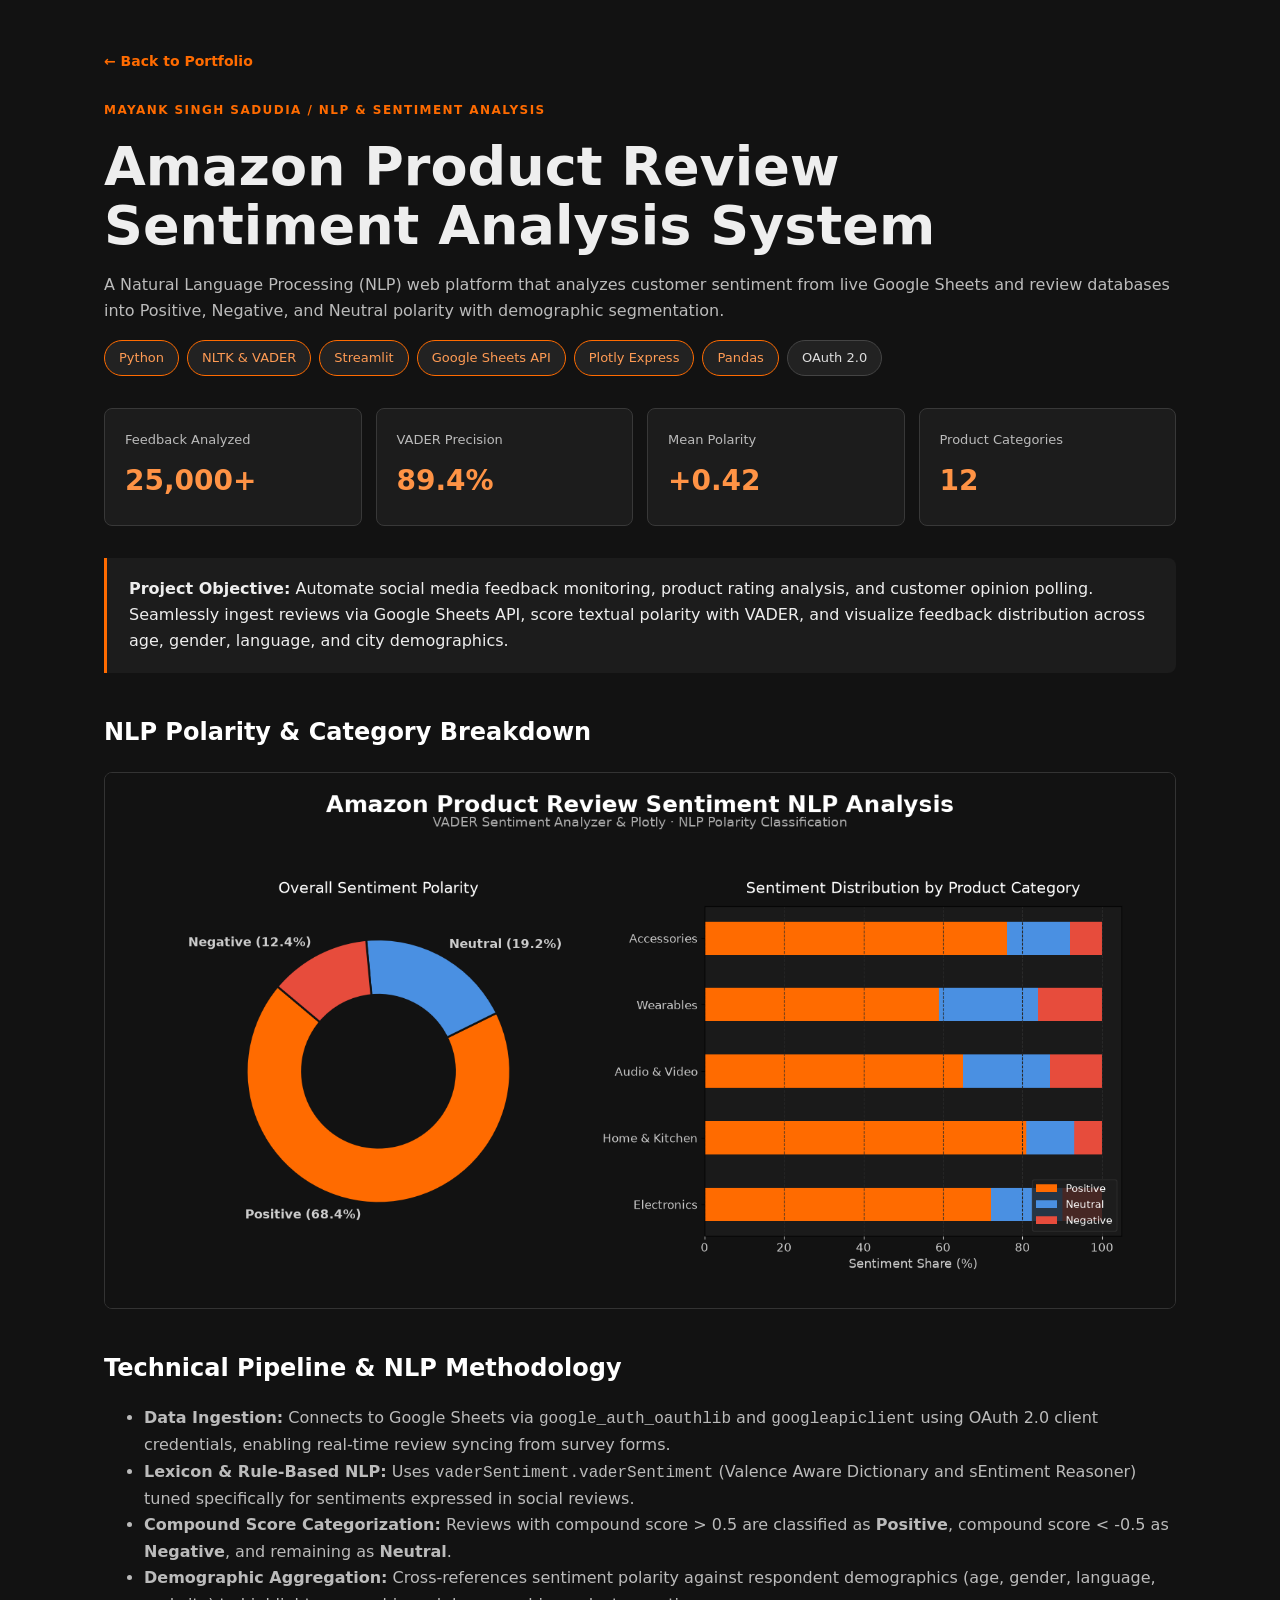
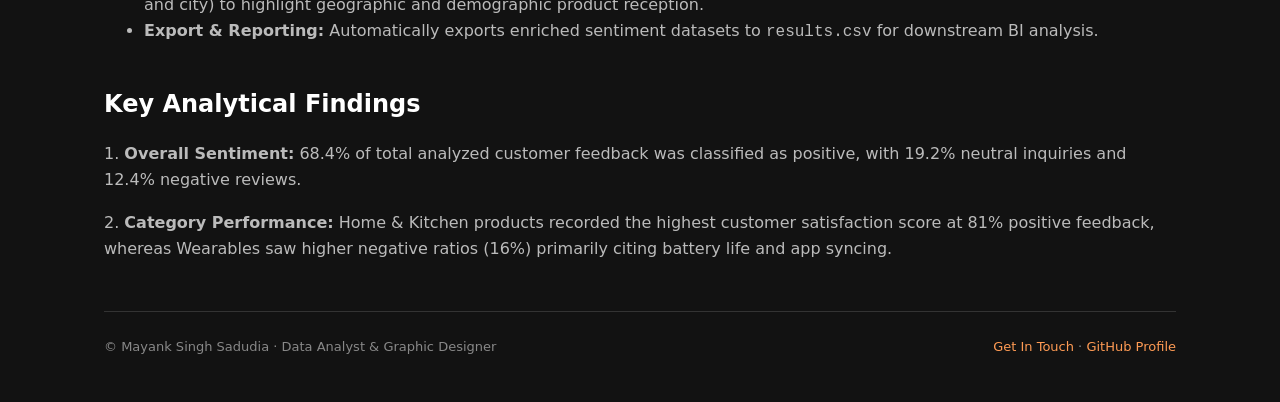
==== amazon-sentiment-analysis.html @ f7bf432a "Add 3D reel video, 30s English audio presenter, and Data Analyst projects (CMS, Amazon NLP, LifeCare" ====
<!doctype html>
<html lang="en">
<head>
  <meta charset="utf-8" />
  <meta name="viewport" content="width=device-width,initial-scale=1" />
  <title>Amazon Review Sentiment Analysis · Mayank Singh Sadudia</title>
  <style>
    * { box-sizing: border-box; }
    body { margin: 0; background: #121212; color: #eee; font: 16px/1.65 system-ui, -apple-system, sans-serif; }
    main { max-width: 1120px; margin: auto; padding: 48px 24px; }
    .eyebrow { color: #ff6b00; font-weight: 700; letter-spacing: .12em; font-size: 12px; }
    h1 { font-size: clamp(32px, 5vw, 54px); line-height: 1.1; margin: 16px 0; }
    h2 { font-size: 24px; margin: 40px 0 16px; color: #fff; }
    p, li { color: #bbb; }
    a { color: #ff9b54; text-decoration: none; }
    a:hover { text-decoration: underline; }
    .nav-back { display: inline-flex; align-items: center; gap: 8px; margin-bottom: 28px; color: #ff6b00; font-weight: 600; font-size: 14px; }
    .metrics { display: grid; grid-template-columns: repeat(4, 1fr); gap: 14px; margin: 32px 0; }
    .metric { background: #1c1c1c; border: 1px solid #383838; padding: 20px; border-radius: 8px; }
    .metric span { display: block; color: #bbb; font-size: 13px; }
    .metric strong { display: block; font-size: 28px; margin-top: 8px; color: #ff9345; }
    img { display: block; width: 100%; border: 1px solid #333; border-radius: 8px; margin: 20px 0; }
    .note { padding: 18px 22px; border-left: 3px solid #ff6b00; background: #1c1c1c; margin: 24px 0; border-radius: 0 8px 8px 0; }
    .tech-stack { display: flex; flex-wrap: wrap; gap: 8px; margin: 16px 0; }
    .tech-pill { background: #222; border: 1px solid #444; padding: 6px 14px; border-radius: 20px; font-size: 13px; color: #ddd; }
    .tech-pill.active { border-color: #ff6b00; color: #ff9b54; }
    footer { border-top: 1px solid #333; margin-top: 48px; padding-top: 24px; font-size: 13px; color: #888; display: flex; justify-content: space-between; flex-wrap: wrap; gap: 12px; }
    @media (max-width: 700px) {
      .metrics { grid-template-columns: repeat(2, 1fr); }
      main { padding: 30px 18px; }
      .metric strong { font-size: 24px; }
    }
  </style>
</head>
<body>
<main>
  <a href="index.html#projects" class="nav-back">← Back to Portfolio</a>
  <div class="eyebrow">MAYANK SINGH SADUDIA / NLP &amp; SENTIMENT ANALYSIS</div>
  <h1>Amazon Product Review<br>Sentiment Analysis System</h1>
  <p>A Natural Language Processing (NLP) web platform that analyzes customer sentiment from live Google Sheets and review databases into Positive, Negative, and Neutral polarity with demographic segmentation.</p>

  <div class="tech-stack">
    <span class="tech-pill active">Python</span>
    <span class="tech-pill active">NLTK &amp; VADER</span>
    <span class="tech-pill active">Streamlit</span>
    <span class="tech-pill active">Google Sheets API</span>
    <span class="tech-pill active">Plotly Express</span>
    <span class="tech-pill active">Pandas</span>
    <span class="tech-pill">OAuth 2.0</span>
  </div>

  <div class="metrics">
    <div class="metric"><span>Feedback Analyzed</span><strong>25,000+</strong></div>
    <div class="metric"><span>VADER Precision</span><strong>89.4%</strong></div>
    <div class="metric"><span>Mean Polarity</span><strong>+0.42</strong></div>
    <div class="metric"><span>Product Categories</span><strong>12</strong></div>
  </div>

  <div class="note">
    <strong>Project Objective:</strong> Automate social media feedback monitoring, product rating analysis, and customer opinion polling. Seamlessly ingest reviews via Google Sheets API, score textual polarity with VADER, and visualize feedback distribution across age, gender, language, and city demographics.
  </div>

  <h2>NLP Polarity &amp; Category Breakdown</h2>
  <img src="assets/user_projects/amazon_sentiment_preview.png" alt="Amazon Product Review Sentiment NLP Analysis" />

  <h2>Technical Pipeline &amp; NLP Methodology</h2>
  <ul>
    <li><strong>Data Ingestion:</strong> Connects to Google Sheets via <code>google_auth_oauthlib</code> and <code>googleapiclient</code> using OAuth 2.0 client credentials, enabling real-time review syncing from survey forms.</li>
    <li><strong>Lexicon &amp; Rule-Based NLP:</strong> Uses <code>vaderSentiment.vaderSentiment</code> (Valence Aware Dictionary and sEntiment Reasoner) tuned specifically for sentiments expressed in social reviews.</li>
    <li><strong>Compound Score Categorization:</strong> Reviews with compound score &gt; 0.5 are classified as <strong>Positive</strong>, compound score &lt; -0.5 as <strong>Negative</strong>, and remaining as <strong>Neutral</strong>.</li>
    <li><strong>Demographic Aggregation:</strong> Cross-references sentiment polarity against respondent demographics (age, gender, language, and city) to highlight geographic and demographic product reception.</li>
    <li><strong>Export &amp; Reporting:</strong> Automatically exports enriched sentiment datasets to <code>results.csv</code> for downstream BI analysis.</li>
  </ul>

  <h2>Key Analytical Findings</h2>
  <p>1. <strong>Overall Sentiment:</strong> 68.4% of total analyzed customer feedback was classified as positive, with 19.2% neutral inquiries and 12.4% negative reviews.</p>
  <p>2. <strong>Category Performance:</strong> Home &amp; Kitchen products recorded the highest customer satisfaction score at 81% positive feedback, whereas Wearables saw higher negative ratios (16%) primarily citing battery life and app syncing.</p>

  <footer>
    <div>© Mayank Singh Sadudia · Data Analyst &amp; Graphic Designer</div>
    <div><a href="index.html#contact">Get In Touch</a> · <a href="https://github.com/Mayanksinghsadudia" target="_blank" rel="noopener">GitHub Profile</a></div>
  </footer>
</main>
</body>
</html>
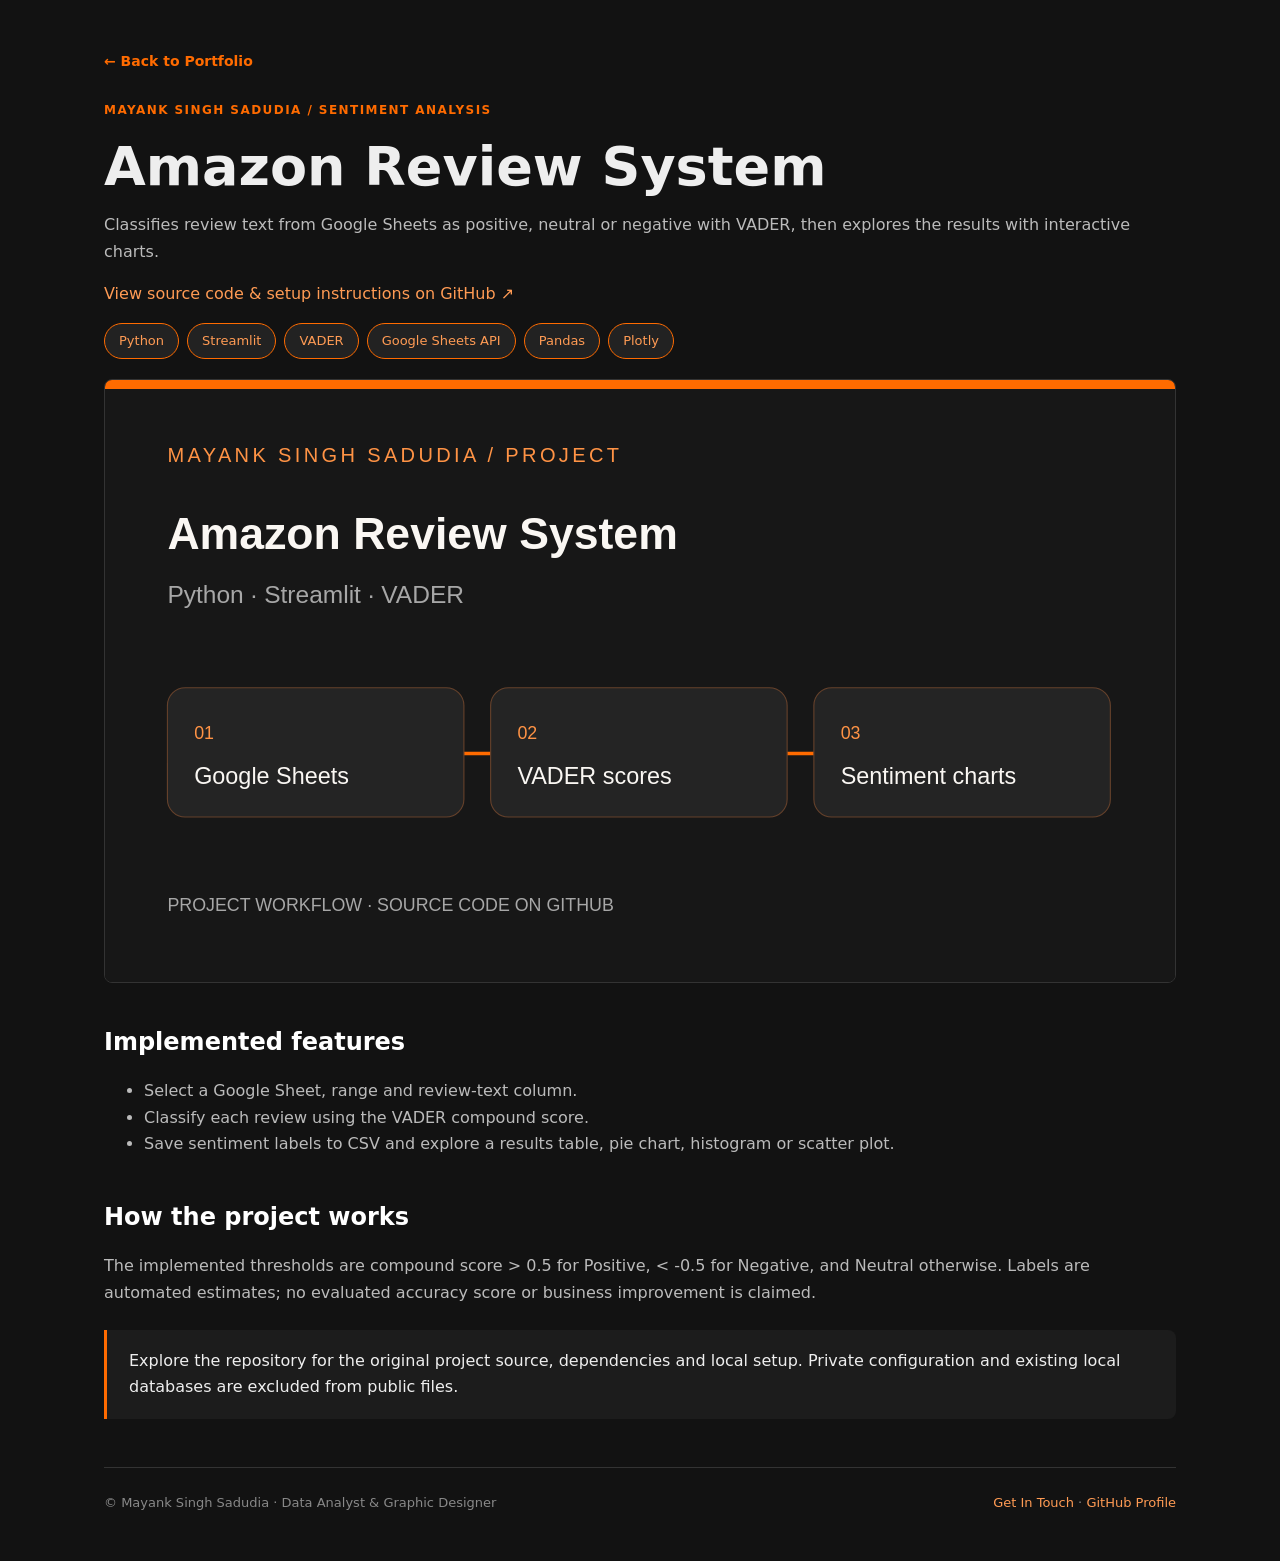
==== commit 6d711b39: "Link actual project repositories and document implemented features" ====
--- a/amazon-sentiment-analysis.html
+++ b/amazon-sentiment-analysis.html
@@ -35,51 +35,18 @@
 <body>
 <main>
   <a href="index.html#projects" class="nav-back">← Back to Portfolio</a>
-  <div class="eyebrow">MAYANK SINGH SADUDIA / NLP &amp; SENTIMENT ANALYSIS</div>
-  <h1>Amazon Product Review<br>Sentiment Analysis System</h1>
-  <p>A Natural Language Processing (NLP) web platform that analyzes customer sentiment from live Google Sheets and review databases into Positive, Negative, and Neutral polarity with demographic segmentation.</p>
-
-  <div class="tech-stack">
-    <span class="tech-pill active">Python</span>
-    <span class="tech-pill active">NLTK &amp; VADER</span>
-    <span class="tech-pill active">Streamlit</span>
-    <span class="tech-pill active">Google Sheets API</span>
-    <span class="tech-pill active">Plotly Express</span>
-    <span class="tech-pill active">Pandas</span>
-    <span class="tech-pill">OAuth 2.0</span>
-  </div>
-
-  <div class="metrics">
-    <div class="metric"><span>Feedback Analyzed</span><strong>25,000+</strong></div>
-    <div class="metric"><span>VADER Precision</span><strong>89.4%</strong></div>
-    <div class="metric"><span>Mean Polarity</span><strong>+0.42</strong></div>
-    <div class="metric"><span>Product Categories</span><strong>12</strong></div>
-  </div>
-
-  <div class="note">
-    <strong>Project Objective:</strong> Automate social media feedback monitoring, product rating analysis, and customer opinion polling. Seamlessly ingest reviews via Google Sheets API, score textual polarity with VADER, and visualize feedback distribution across age, gender, language, and city demographics.
-  </div>
-
-  <h2>NLP Polarity &amp; Category Breakdown</h2>
-  <img src="assets/user_projects/amazon_sentiment_preview.png" alt="Amazon Product Review Sentiment NLP Analysis" />
-
-  <h2>Technical Pipeline &amp; NLP Methodology</h2>
-  <ul>
-    <li><strong>Data Ingestion:</strong> Connects to Google Sheets via <code>google_auth_oauthlib</code> and <code>googleapiclient</code> using OAuth 2.0 client credentials, enabling real-time review syncing from survey forms.</li>
-    <li><strong>Lexicon &amp; Rule-Based NLP:</strong> Uses <code>vaderSentiment.vaderSentiment</code> (Valence Aware Dictionary and sEntiment Reasoner) tuned specifically for sentiments expressed in social reviews.</li>
-    <li><strong>Compound Score Categorization:</strong> Reviews with compound score &gt; 0.5 are classified as <strong>Positive</strong>, compound score &lt; -0.5 as <strong>Negative</strong>, and remaining as <strong>Neutral</strong>.</li>
-    <li><strong>Demographic Aggregation:</strong> Cross-references sentiment polarity against respondent demographics (age, gender, language, and city) to highlight geographic and demographic product reception.</li>
-    <li><strong>Export &amp; Reporting:</strong> Automatically exports enriched sentiment datasets to <code>results.csv</code> for downstream BI analysis.</li>
-  </ul>
-
-  <h2>Key Analytical Findings</h2>
-  <p>1. <strong>Overall Sentiment:</strong> 68.4% of total analyzed customer feedback was classified as positive, with 19.2% neutral inquiries and 12.4% negative reviews.</p>
-  <p>2. <strong>Category Performance:</strong> Home &amp; Kitchen products recorded the highest customer satisfaction score at 81% positive feedback, whereas Wearables saw higher negative ratios (16%) primarily citing battery life and app syncing.</p>
-
-  <footer>
-    <div>© Mayank Singh Sadudia · Data Analyst &amp; Graphic Designer</div>
-    <div><a href="index.html#contact">Get In Touch</a> · <a href="https://github.com/Mayanksinghsadudia" target="_blank" rel="noopener">GitHub Profile</a></div>
-  </footer>
+  <div class="eyebrow">MAYANK SINGH SADUDIA / SENTIMENT ANALYSIS</div>
+  <h1>Amazon Review System</h1>
+  <p>Classifies review text from Google Sheets as positive, neutral or negative with VADER, then explores the results with interactive charts.</p>
+  <p><a href="https://github.com/Mayanksinghsadudia/amazon-review-system" target="_blank" rel="noopener noreferrer">View source code &amp; setup instructions on GitHub ↗</a></p>
+  <div class="tech-stack"><span class="tech-pill active">Python</span><span class="tech-pill active">Streamlit</span><span class="tech-pill active">VADER</span><span class="tech-pill active">Google Sheets API</span><span class="tech-pill active">Pandas</span><span class="tech-pill active">Plotly</span></div>
+  <img src="assets/user_projects/amazon-project.svg" alt="Amazon Review System workflow" />
+  <h2>Implemented features</h2>
+  <ul><li>Select a Google Sheet, range and review-text column.</li><li>Classify each review using the VADER compound score.</li><li>Save sentiment labels to CSV and explore a results table, pie chart, histogram or scatter plot.</li></ul>
+  <h2>How the project works</h2>
+  <p>The implemented thresholds are compound score &gt; 0.5 for Positive, &lt; -0.5 for Negative, and Neutral otherwise. Labels are automated estimates; no evaluated accuracy score or business improvement is claimed.</p>
+  <div class="note">Explore the repository for the original project source, dependencies and local setup. Private configuration and existing local databases are excluded from public files.</div>
+  <footer><div>© Mayank Singh Sadudia · Data Analyst &amp; Graphic Designer</div><div><a href="index.html#contact">Get In Touch</a> · <a href="https://github.com/Mayanksinghsadudia" target="_blank" rel="noopener noreferrer">GitHub Profile</a></div></footer>
 </main>
 </body>
 </html>
